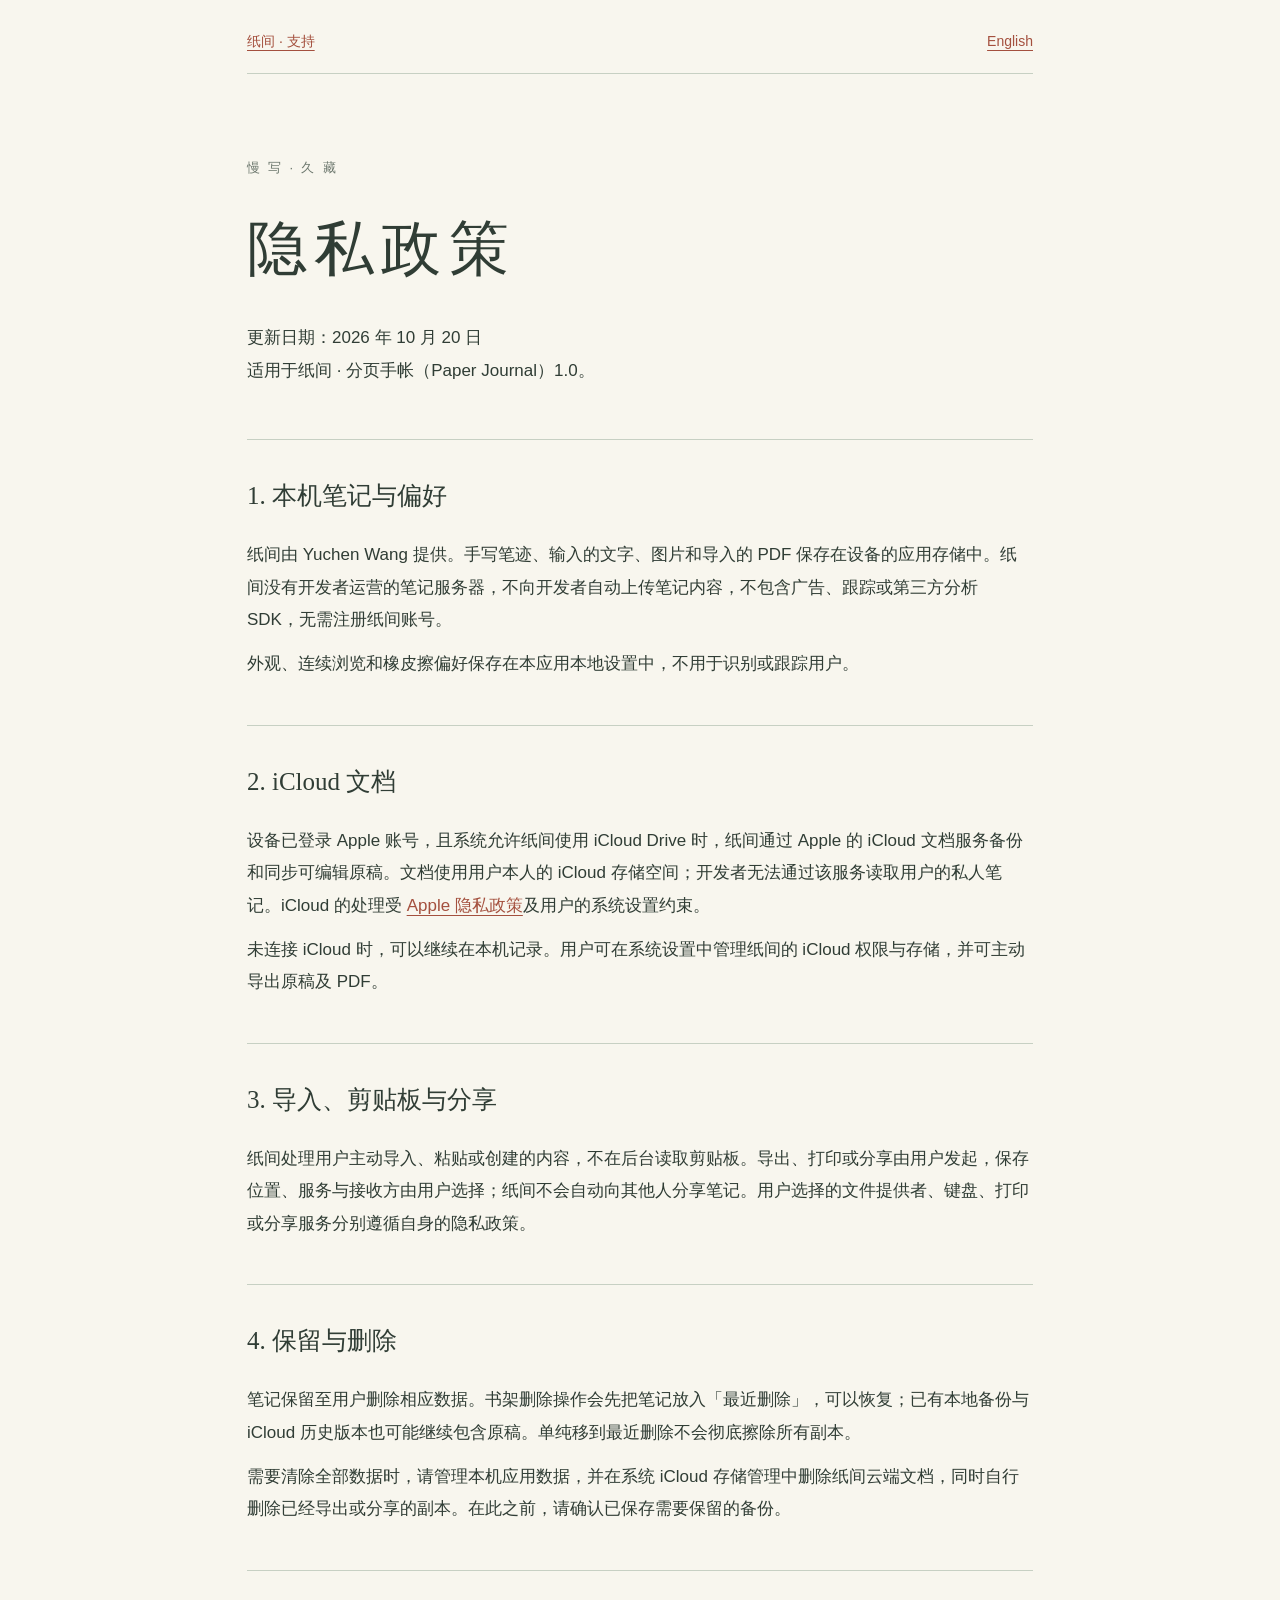
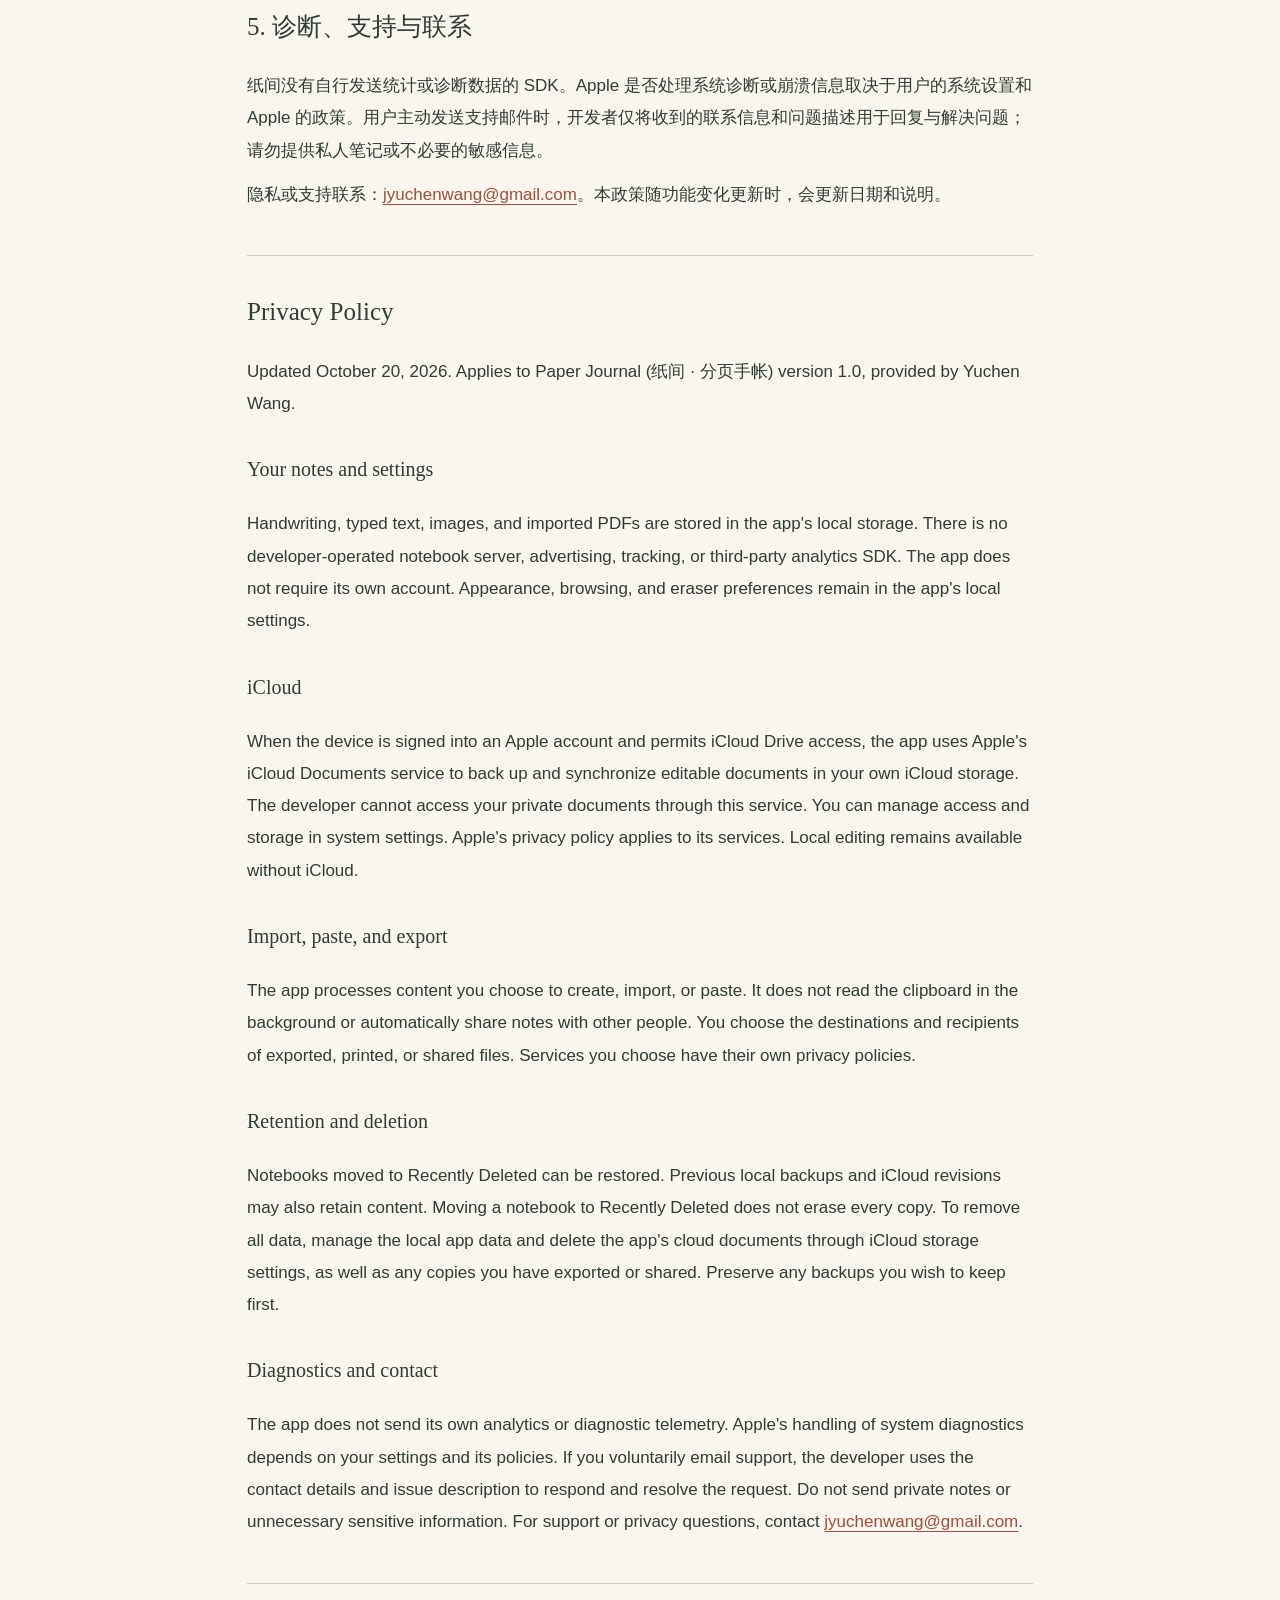
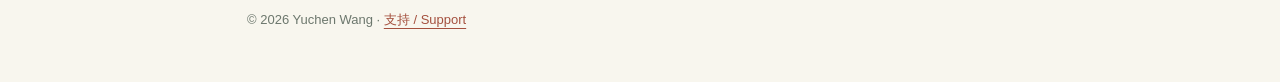
==== privacy.html @ b5c6a55a "Publish Paper Journal support and privacy policy" ====
<!doctype html>
<html lang="zh-Hans"><meta charset="utf-8"><meta name="viewport" content="width=device-width,initial-scale=1">
<meta name="description" content="纸间隐私政策。无广告、无跟踪，笔记保存在本机及用户自己的 iCloud。">
<title>纸间 · 隐私政策 / Privacy Policy</title><link rel="stylesheet" href="style.css">
<body><main>
<nav><a href="index.html">纸间 · 支持</a><a href="#english">English</a></nav>
<header><p class="eyebrow">慢 写 · 久 藏</p><h1>隐私政策</h1><p>更新日期：2026 年 10 月 20 日<br>适用于纸间 · 分页手帐（Paper Journal）1.0。</p></header>
<section><h2>1. 本机笔记与偏好</h2><p>纸间由 Yuchen Wang 提供。手写笔迹、输入的文字、图片和导入的 PDF 保存在设备的应用存储中。纸间没有开发者运营的笔记服务器，不向开发者自动上传笔记内容，不包含广告、跟踪或第三方分析 SDK，无需注册纸间账号。</p><p>外观、连续浏览和橡皮擦偏好保存在本应用本地设置中，不用于识别或跟踪用户。</p></section>
<section><h2>2. iCloud 文档</h2><p>设备已登录 Apple 账号，且系统允许纸间使用 iCloud Drive 时，纸间通过 Apple 的 iCloud 文档服务备份和同步可编辑原稿。文档使用用户本人的 iCloud 存储空间；开发者无法通过该服务读取用户的私人笔记。iCloud 的处理受 <a href="https://www.apple.com/legal/privacy/">Apple 隐私政策</a>及用户的系统设置约束。</p><p>未连接 iCloud 时，可以继续在本机记录。用户可在系统设置中管理纸间的 iCloud 权限与存储，并可主动导出原稿及 PDF。</p></section>
<section><h2>3. 导入、剪贴板与分享</h2><p>纸间处理用户主动导入、粘贴或创建的内容，不在后台读取剪贴板。导出、打印或分享由用户发起，保存位置、服务与接收方由用户选择；纸间不会自动向其他人分享笔记。用户选择的文件提供者、键盘、打印或分享服务分别遵循自身的隐私政策。</p></section>
<section><h2>4. 保留与删除</h2><p>笔记保留至用户删除相应数据。书架删除操作会先把笔记放入「最近删除」，可以恢复；已有本地备份与 iCloud 历史版本也可能继续包含原稿。单纯移到最近删除不会彻底擦除所有副本。</p><p>需要清除全部数据时，请管理本机应用数据，并在系统 iCloud 存储管理中删除纸间云端文档，同时自行删除已经导出或分享的副本。在此之前，请确认已保存需要保留的备份。</p></section>
<section><h2>5. 诊断、支持与联系</h2><p>纸间没有自行发送统计或诊断数据的 SDK。Apple 是否处理系统诊断或崩溃信息取决于用户的系统设置和 Apple 的政策。用户主动发送支持邮件时，开发者仅将收到的联系信息和问题描述用于回复与解决问题；请勿提供私人笔记或不必要的敏感信息。</p><p>隐私或支持联系：<a href="mailto:jyuchenwang@gmail.com">jyuchenwang@gmail.com</a>。本政策随功能变化更新时，会更新日期和说明。</p></section>
<section id="english" lang="en"><h2>Privacy Policy</h2><p>Updated October 20, 2026. Applies to Paper Journal (纸间 · 分页手帐) version 1.0, provided by Yuchen Wang.</p><h3>Your notes and settings</h3><p>Handwriting, typed text, images, and imported PDFs are stored in the app's local storage. There is no developer-operated notebook server, advertising, tracking, or third-party analytics SDK. The app does not require its own account. Appearance, browsing, and eraser preferences remain in the app's local settings.</p><h3>iCloud</h3><p>When the device is signed into an Apple account and permits iCloud Drive access, the app uses Apple's iCloud Documents service to back up and synchronize editable documents in your own iCloud storage. The developer cannot access your private documents through this service. You can manage access and storage in system settings. Apple's privacy policy applies to its services. Local editing remains available without iCloud.</p><h3>Import, paste, and export</h3><p>The app processes content you choose to create, import, or paste. It does not read the clipboard in the background or automatically share notes with other people. You choose the destinations and recipients of exported, printed, or shared files. Services you choose have their own privacy policies.</p><h3>Retention and deletion</h3><p>Notebooks moved to Recently Deleted can be restored. Previous local backups and iCloud revisions may also retain content. Moving a notebook to Recently Deleted does not erase every copy. To remove all data, manage the local app data and delete the app's cloud documents through iCloud storage settings, as well as any copies you have exported or shared. Preserve any backups you wish to keep first.</p><h3>Diagnostics and contact</h3><p>The app does not send its own analytics or diagnostic telemetry. Apple's handling of system diagnostics depends on your settings and its policies. If you voluntarily email support, the developer uses the contact details and issue description to respond and resolve the request. Do not send private notes or unnecessary sensitive information. For support or privacy questions, contact <a href="mailto:jyuchenwang@gmail.com">jyuchenwang@gmail.com</a>.</p></section>
<footer>© 2026 Yuchen Wang · <a href="index.html">支持 / Support</a></footer>
</main></body></html>
---- style.css ----
:root{color-scheme:light dark;--paper:#f8f6ee;--ink:#303d35;--muted:#6c776d;--line:#c7d0c3;--accent:#a4503e}
*{box-sizing:border-box}html{scroll-behavior:smooth}body{margin:0;background:var(--paper);color:var(--ink);font:17px/1.9 -apple-system,BlinkMacSystemFont,"PingFang SC",sans-serif}main{max-width:850px;margin:auto;padding:28px 32px 50px}nav{display:flex;justify-content:space-between;gap:24px;font-size:14px;padding-bottom:18px;border-bottom:1px solid var(--line)}a{color:var(--accent);text-underline-offset:4px}header{padding:70px 0 40px}h1,h2,h3,dt{font-family:"Songti SC","Noto Serif CJK SC",Georgia,serif;font-weight:400}h1{font-size:60px;letter-spacing:.12em;margin:10px 0 16px}h2{font-size:25px;margin:0 0 20px}h3{font-size:20px;margin-top:30px}.eyebrow{letter-spacing:.18em;color:var(--muted);font-size:13px}.lead{font-family:"Songti SC",serif;font-size:22px}section{padding:32px 0;border-top:1px solid var(--line)}p{margin:12px 0}.en{color:var(--muted)}dt{font-size:20px;margin-top:26px}dd{margin:8px 0 0}footer{border-top:1px solid var(--line);padding-top:24px;color:var(--muted);font-size:13px}@media(prefers-color-scheme:dark){:root{--paper:#000;--ink:#e5e7df;--muted:#abb1a7;--line:#303630;--accent:#d7a294}}@media(max-width:520px){main{padding:22px}header{padding-top:42px}h1{font-size:44px}body{font-size:16px}nav{font-size:13px}}
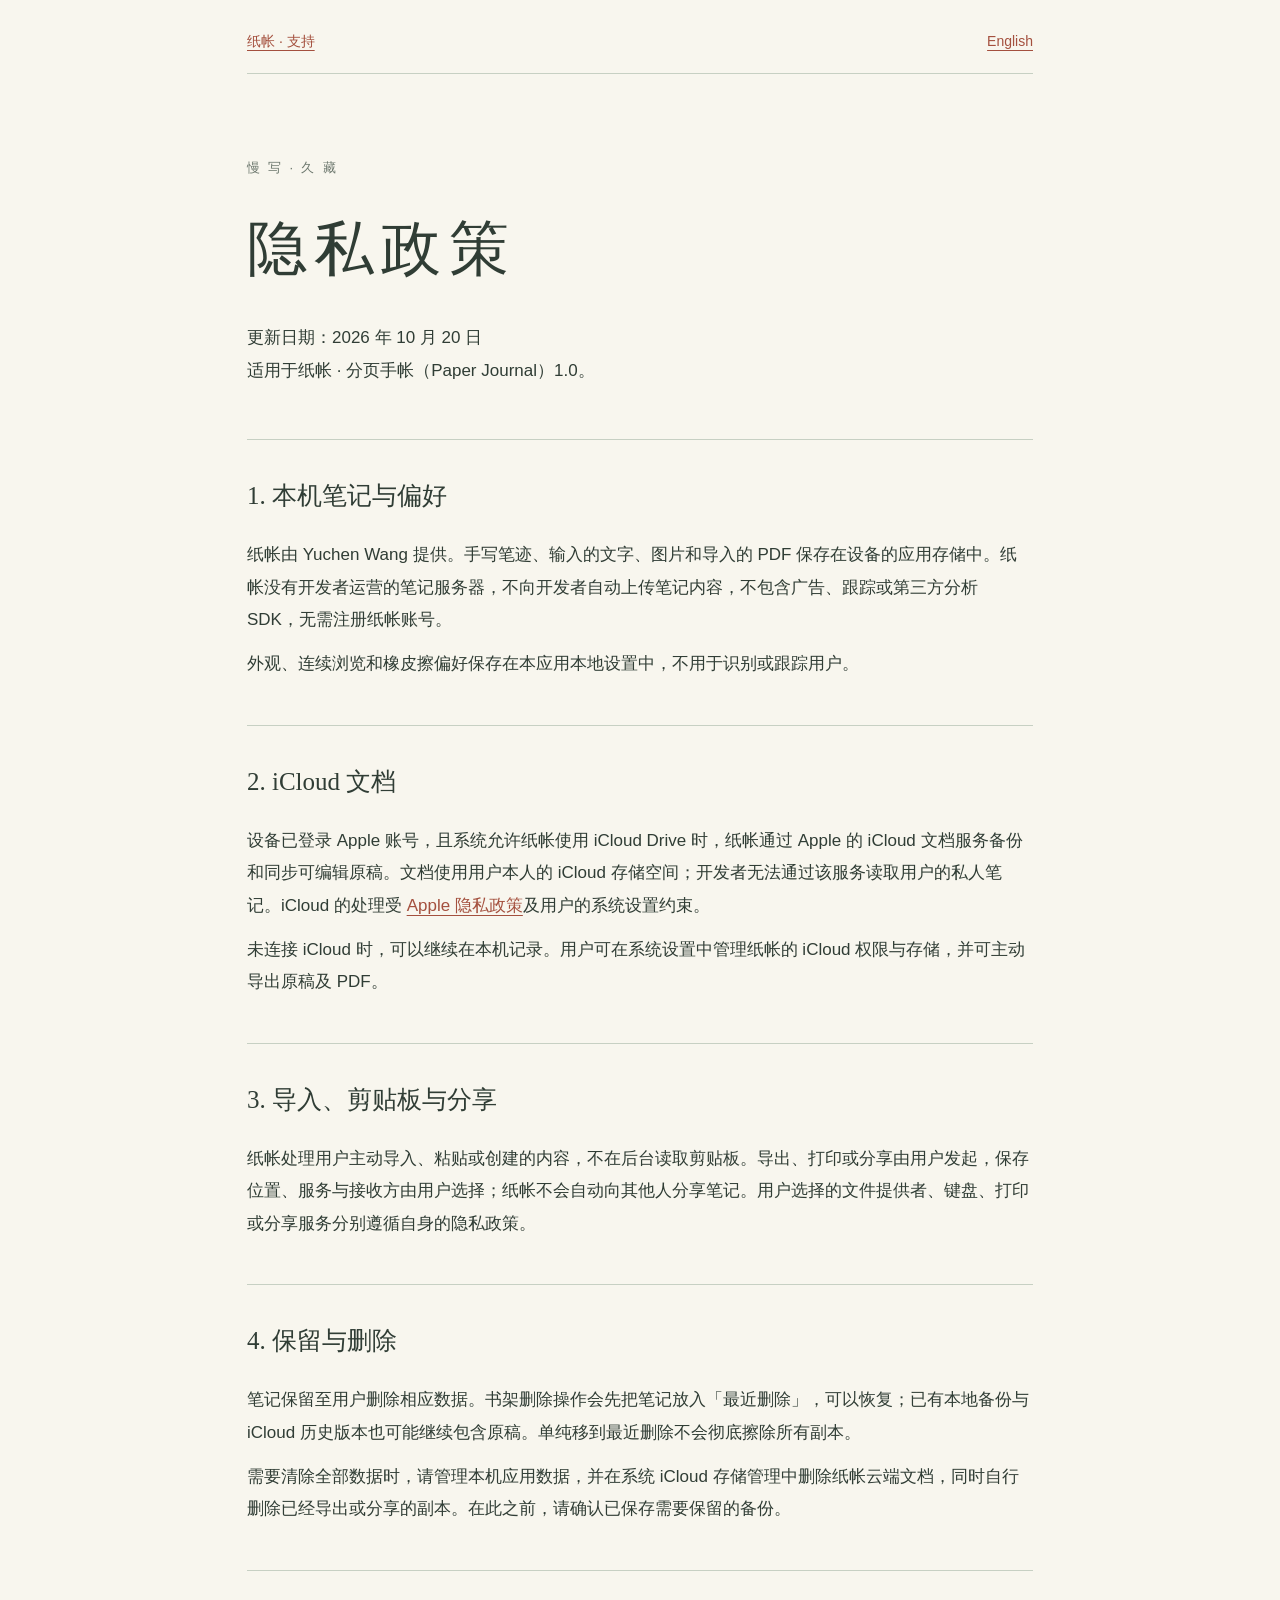
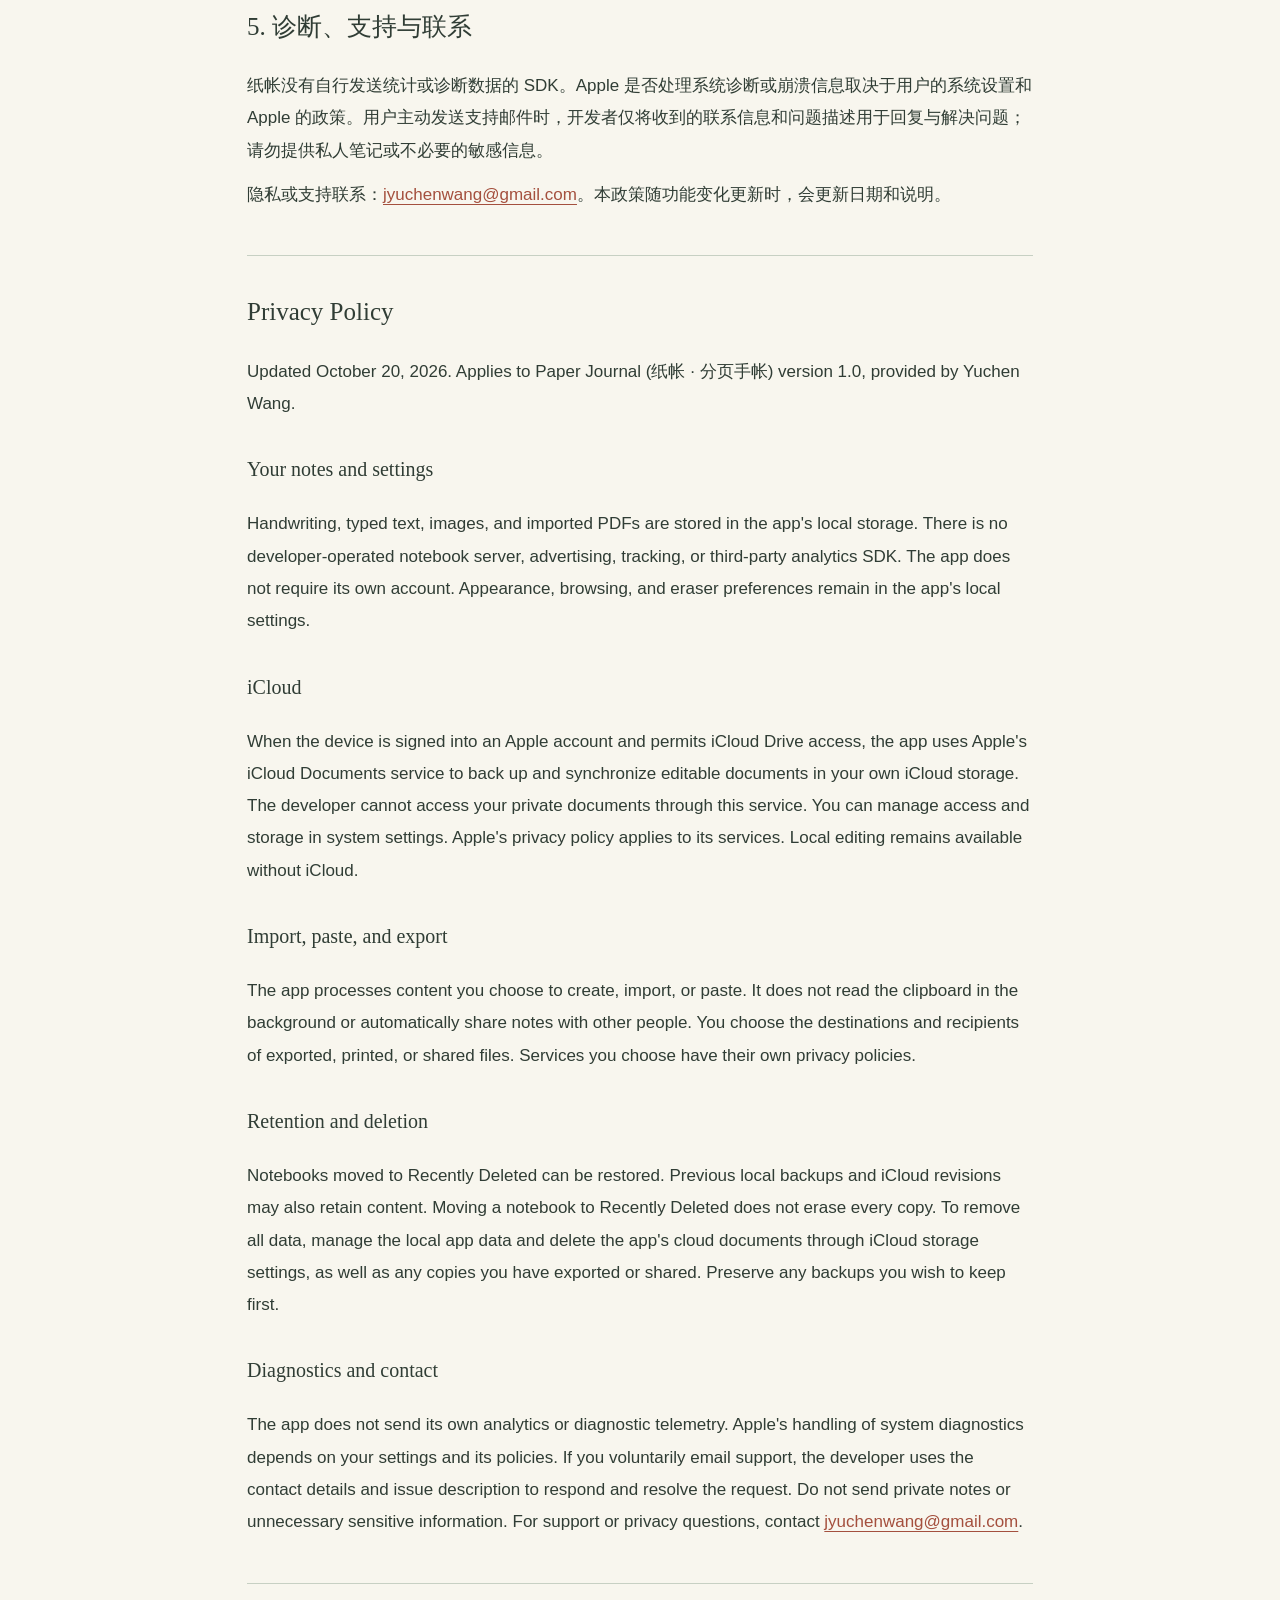
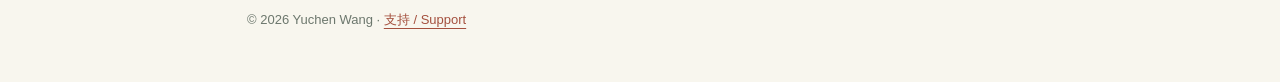
==== commit a68be620: "Rename app to 纸帐 across support and privacy pages" ====
--- a/privacy.html
+++ b/privacy.html
@@ -1,15 +1,15 @@
 <!doctype html>
 <html lang="zh-Hans"><meta charset="utf-8"><meta name="viewport" content="width=device-width,initial-scale=1">
-<meta name="description" content="纸间隐私政策。无广告、无跟踪，笔记保存在本机及用户自己的 iCloud。">
-<title>纸间 · 隐私政策 / Privacy Policy</title><link rel="stylesheet" href="style.css">
+<meta name="description" content="纸帐隐私政策。无广告、无跟踪，笔记保存在本机及用户自己的 iCloud。">
+<title>纸帐 · 隐私政策 / Privacy Policy</title><link rel="stylesheet" href="style.css">
 <body><main>
-<nav><a href="index.html">纸间 · 支持</a><a href="#english">English</a></nav>
-<header><p class="eyebrow">慢 写 · 久 藏</p><h1>隐私政策</h1><p>更新日期：2026 年 10 月 20 日<br>适用于纸间 · 分页手帐（Paper Journal）1.0。</p></header>
-<section><h2>1. 本机笔记与偏好</h2><p>纸间由 Yuchen Wang 提供。手写笔迹、输入的文字、图片和导入的 PDF 保存在设备的应用存储中。纸间没有开发者运营的笔记服务器，不向开发者自动上传笔记内容，不包含广告、跟踪或第三方分析 SDK，无需注册纸间账号。</p><p>外观、连续浏览和橡皮擦偏好保存在本应用本地设置中，不用于识别或跟踪用户。</p></section>
-<section><h2>2. iCloud 文档</h2><p>设备已登录 Apple 账号，且系统允许纸间使用 iCloud Drive 时，纸间通过 Apple 的 iCloud 文档服务备份和同步可编辑原稿。文档使用用户本人的 iCloud 存储空间；开发者无法通过该服务读取用户的私人笔记。iCloud 的处理受 <a href="https://www.apple.com/legal/privacy/">Apple 隐私政策</a>及用户的系统设置约束。</p><p>未连接 iCloud 时，可以继续在本机记录。用户可在系统设置中管理纸间的 iCloud 权限与存储，并可主动导出原稿及 PDF。</p></section>
-<section><h2>3. 导入、剪贴板与分享</h2><p>纸间处理用户主动导入、粘贴或创建的内容，不在后台读取剪贴板。导出、打印或分享由用户发起，保存位置、服务与接收方由用户选择；纸间不会自动向其他人分享笔记。用户选择的文件提供者、键盘、打印或分享服务分别遵循自身的隐私政策。</p></section>
-<section><h2>4. 保留与删除</h2><p>笔记保留至用户删除相应数据。书架删除操作会先把笔记放入「最近删除」，可以恢复；已有本地备份与 iCloud 历史版本也可能继续包含原稿。单纯移到最近删除不会彻底擦除所有副本。</p><p>需要清除全部数据时，请管理本机应用数据，并在系统 iCloud 存储管理中删除纸间云端文档，同时自行删除已经导出或分享的副本。在此之前，请确认已保存需要保留的备份。</p></section>
-<section><h2>5. 诊断、支持与联系</h2><p>纸间没有自行发送统计或诊断数据的 SDK。Apple 是否处理系统诊断或崩溃信息取决于用户的系统设置和 Apple 的政策。用户主动发送支持邮件时，开发者仅将收到的联系信息和问题描述用于回复与解决问题；请勿提供私人笔记或不必要的敏感信息。</p><p>隐私或支持联系：<a href="mailto:jyuchenwang@gmail.com">jyuchenwang@gmail.com</a>。本政策随功能变化更新时，会更新日期和说明。</p></section>
-<section id="english" lang="en"><h2>Privacy Policy</h2><p>Updated October 20, 2026. Applies to Paper Journal (纸间 · 分页手帐) version 1.0, provided by Yuchen Wang.</p><h3>Your notes and settings</h3><p>Handwriting, typed text, images, and imported PDFs are stored in the app's local storage. There is no developer-operated notebook server, advertising, tracking, or third-party analytics SDK. The app does not require its own account. Appearance, browsing, and eraser preferences remain in the app's local settings.</p><h3>iCloud</h3><p>When the device is signed into an Apple account and permits iCloud Drive access, the app uses Apple's iCloud Documents service to back up and synchronize editable documents in your own iCloud storage. The developer cannot access your private documents through this service. You can manage access and storage in system settings. Apple's privacy policy applies to its services. Local editing remains available without iCloud.</p><h3>Import, paste, and export</h3><p>The app processes content you choose to create, import, or paste. It does not read the clipboard in the background or automatically share notes with other people. You choose the destinations and recipients of exported, printed, or shared files. Services you choose have their own privacy policies.</p><h3>Retention and deletion</h3><p>Notebooks moved to Recently Deleted can be restored. Previous local backups and iCloud revisions may also retain content. Moving a notebook to Recently Deleted does not erase every copy. To remove all data, manage the local app data and delete the app's cloud documents through iCloud storage settings, as well as any copies you have exported or shared. Preserve any backups you wish to keep first.</p><h3>Diagnostics and contact</h3><p>The app does not send its own analytics or diagnostic telemetry. Apple's handling of system diagnostics depends on your settings and its policies. If you voluntarily email support, the developer uses the contact details and issue description to respond and resolve the request. Do not send private notes or unnecessary sensitive information. For support or privacy questions, contact <a href="mailto:jyuchenwang@gmail.com">jyuchenwang@gmail.com</a>.</p></section>
+<nav><a href="index.html">纸帐 · 支持</a><a href="#english">English</a></nav>
+<header><p class="eyebrow">慢 写 · 久 藏</p><h1>隐私政策</h1><p>更新日期：2026 年 10 月 20 日<br>适用于纸帐 · 分页手帐（Paper Journal）1.0。</p></header>
+<section><h2>1. 本机笔记与偏好</h2><p>纸帐由 Yuchen Wang 提供。手写笔迹、输入的文字、图片和导入的 PDF 保存在设备的应用存储中。纸帐没有开发者运营的笔记服务器，不向开发者自动上传笔记内容，不包含广告、跟踪或第三方分析 SDK，无需注册纸帐账号。</p><p>外观、连续浏览和橡皮擦偏好保存在本应用本地设置中，不用于识别或跟踪用户。</p></section>
+<section><h2>2. iCloud 文档</h2><p>设备已登录 Apple 账号，且系统允许纸帐使用 iCloud Drive 时，纸帐通过 Apple 的 iCloud 文档服务备份和同步可编辑原稿。文档使用用户本人的 iCloud 存储空间；开发者无法通过该服务读取用户的私人笔记。iCloud 的处理受 <a href="https://www.apple.com/legal/privacy/">Apple 隐私政策</a>及用户的系统设置约束。</p><p>未连接 iCloud 时，可以继续在本机记录。用户可在系统设置中管理纸帐的 iCloud 权限与存储，并可主动导出原稿及 PDF。</p></section>
+<section><h2>3. 导入、剪贴板与分享</h2><p>纸帐处理用户主动导入、粘贴或创建的内容，不在后台读取剪贴板。导出、打印或分享由用户发起，保存位置、服务与接收方由用户选择；纸帐不会自动向其他人分享笔记。用户选择的文件提供者、键盘、打印或分享服务分别遵循自身的隐私政策。</p></section>
+<section><h2>4. 保留与删除</h2><p>笔记保留至用户删除相应数据。书架删除操作会先把笔记放入「最近删除」，可以恢复；已有本地备份与 iCloud 历史版本也可能继续包含原稿。单纯移到最近删除不会彻底擦除所有副本。</p><p>需要清除全部数据时，请管理本机应用数据，并在系统 iCloud 存储管理中删除纸帐云端文档，同时自行删除已经导出或分享的副本。在此之前，请确认已保存需要保留的备份。</p></section>
+<section><h2>5. 诊断、支持与联系</h2><p>纸帐没有自行发送统计或诊断数据的 SDK。Apple 是否处理系统诊断或崩溃信息取决于用户的系统设置和 Apple 的政策。用户主动发送支持邮件时，开发者仅将收到的联系信息和问题描述用于回复与解决问题；请勿提供私人笔记或不必要的敏感信息。</p><p>隐私或支持联系：<a href="mailto:jyuchenwang@gmail.com">jyuchenwang@gmail.com</a>。本政策随功能变化更新时，会更新日期和说明。</p></section>
+<section id="english" lang="en"><h2>Privacy Policy</h2><p>Updated October 20, 2026. Applies to Paper Journal (纸帐 · 分页手帐) version 1.0, provided by Yuchen Wang.</p><h3>Your notes and settings</h3><p>Handwriting, typed text, images, and imported PDFs are stored in the app's local storage. There is no developer-operated notebook server, advertising, tracking, or third-party analytics SDK. The app does not require its own account. Appearance, browsing, and eraser preferences remain in the app's local settings.</p><h3>iCloud</h3><p>When the device is signed into an Apple account and permits iCloud Drive access, the app uses Apple's iCloud Documents service to back up and synchronize editable documents in your own iCloud storage. The developer cannot access your private documents through this service. You can manage access and storage in system settings. Apple's privacy policy applies to its services. Local editing remains available without iCloud.</p><h3>Import, paste, and export</h3><p>The app processes content you choose to create, import, or paste. It does not read the clipboard in the background or automatically share notes with other people. You choose the destinations and recipients of exported, printed, or shared files. Services you choose have their own privacy policies.</p><h3>Retention and deletion</h3><p>Notebooks moved to Recently Deleted can be restored. Previous local backups and iCloud revisions may also retain content. Moving a notebook to Recently Deleted does not erase every copy. To remove all data, manage the local app data and delete the app's cloud documents through iCloud storage settings, as well as any copies you have exported or shared. Preserve any backups you wish to keep first.</p><h3>Diagnostics and contact</h3><p>The app does not send its own analytics or diagnostic telemetry. Apple's handling of system diagnostics depends on your settings and its policies. If you voluntarily email support, the developer uses the contact details and issue description to respond and resolve the request. Do not send private notes or unnecessary sensitive information. For support or privacy questions, contact <a href="mailto:jyuchenwang@gmail.com">jyuchenwang@gmail.com</a>.</p></section>
 <footer>© 2026 Yuchen Wang · <a href="index.html">支持 / Support</a></footer>
 </main></body></html>
